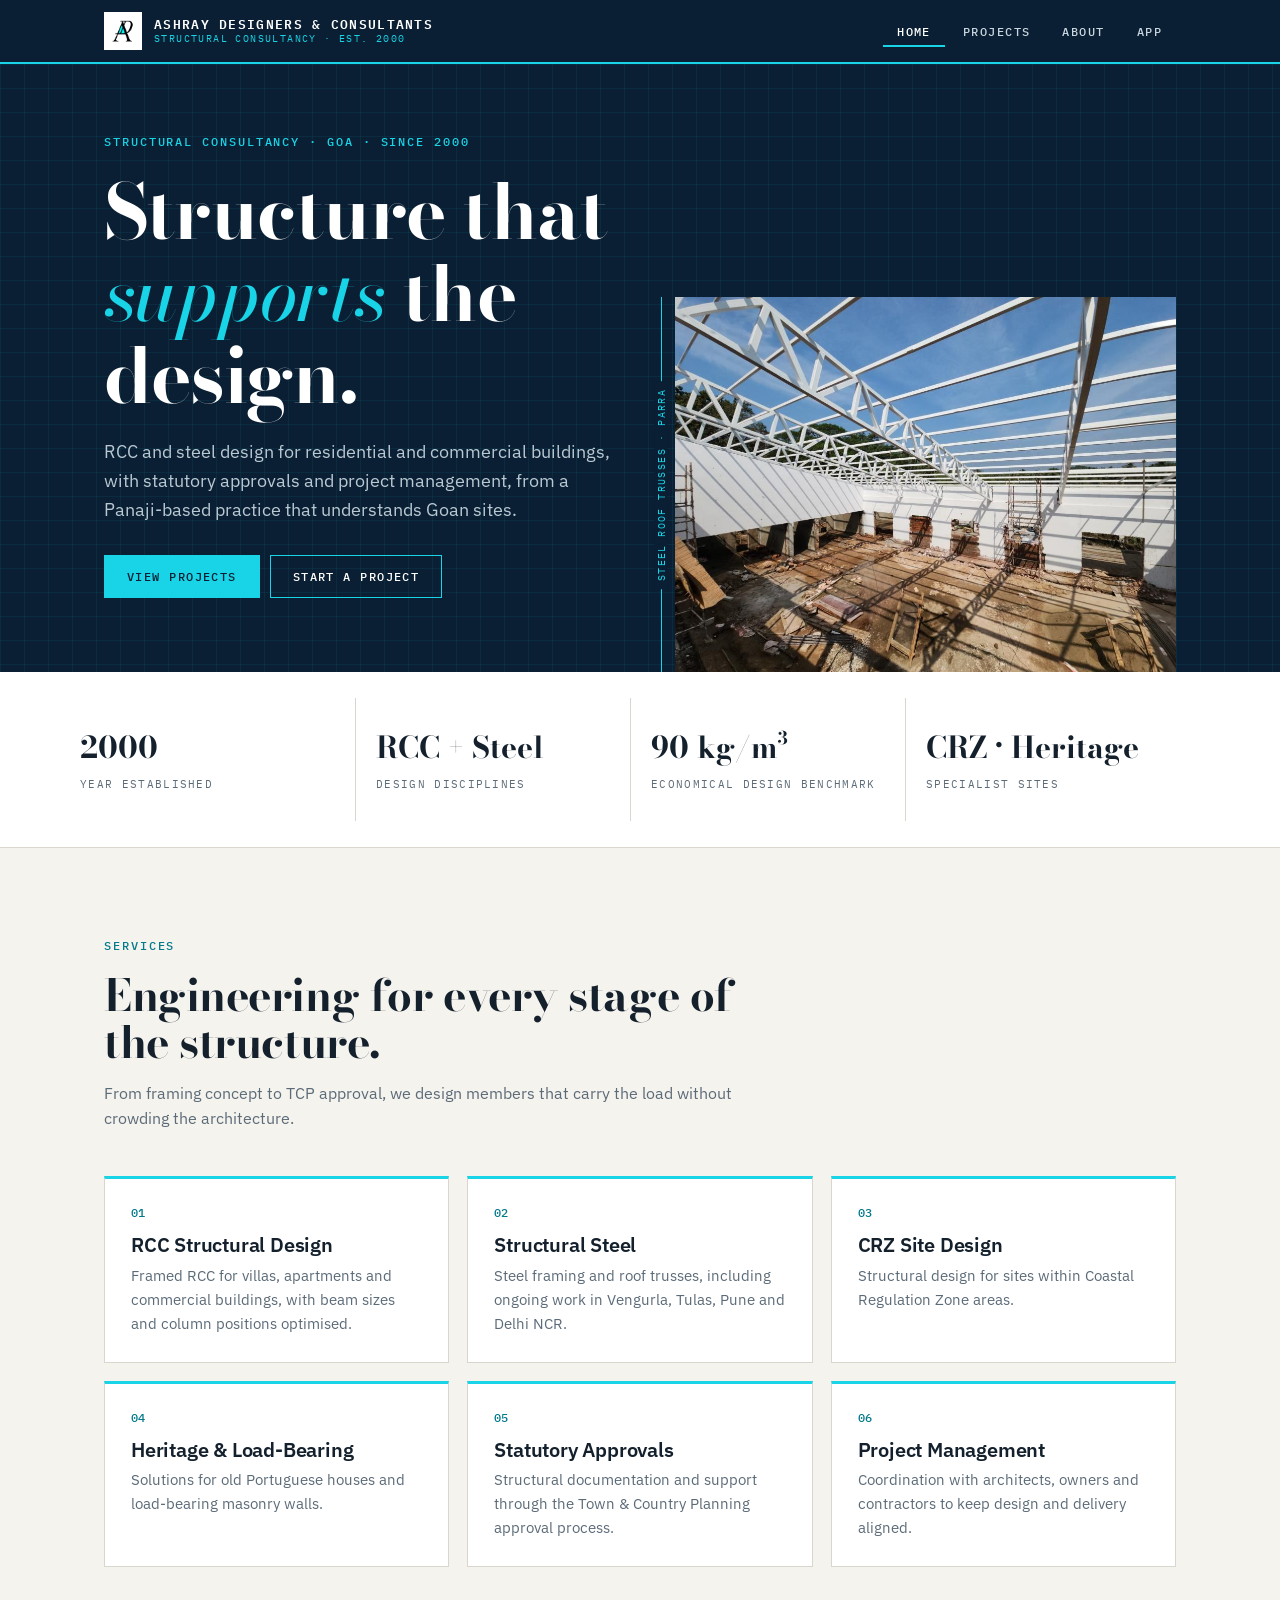
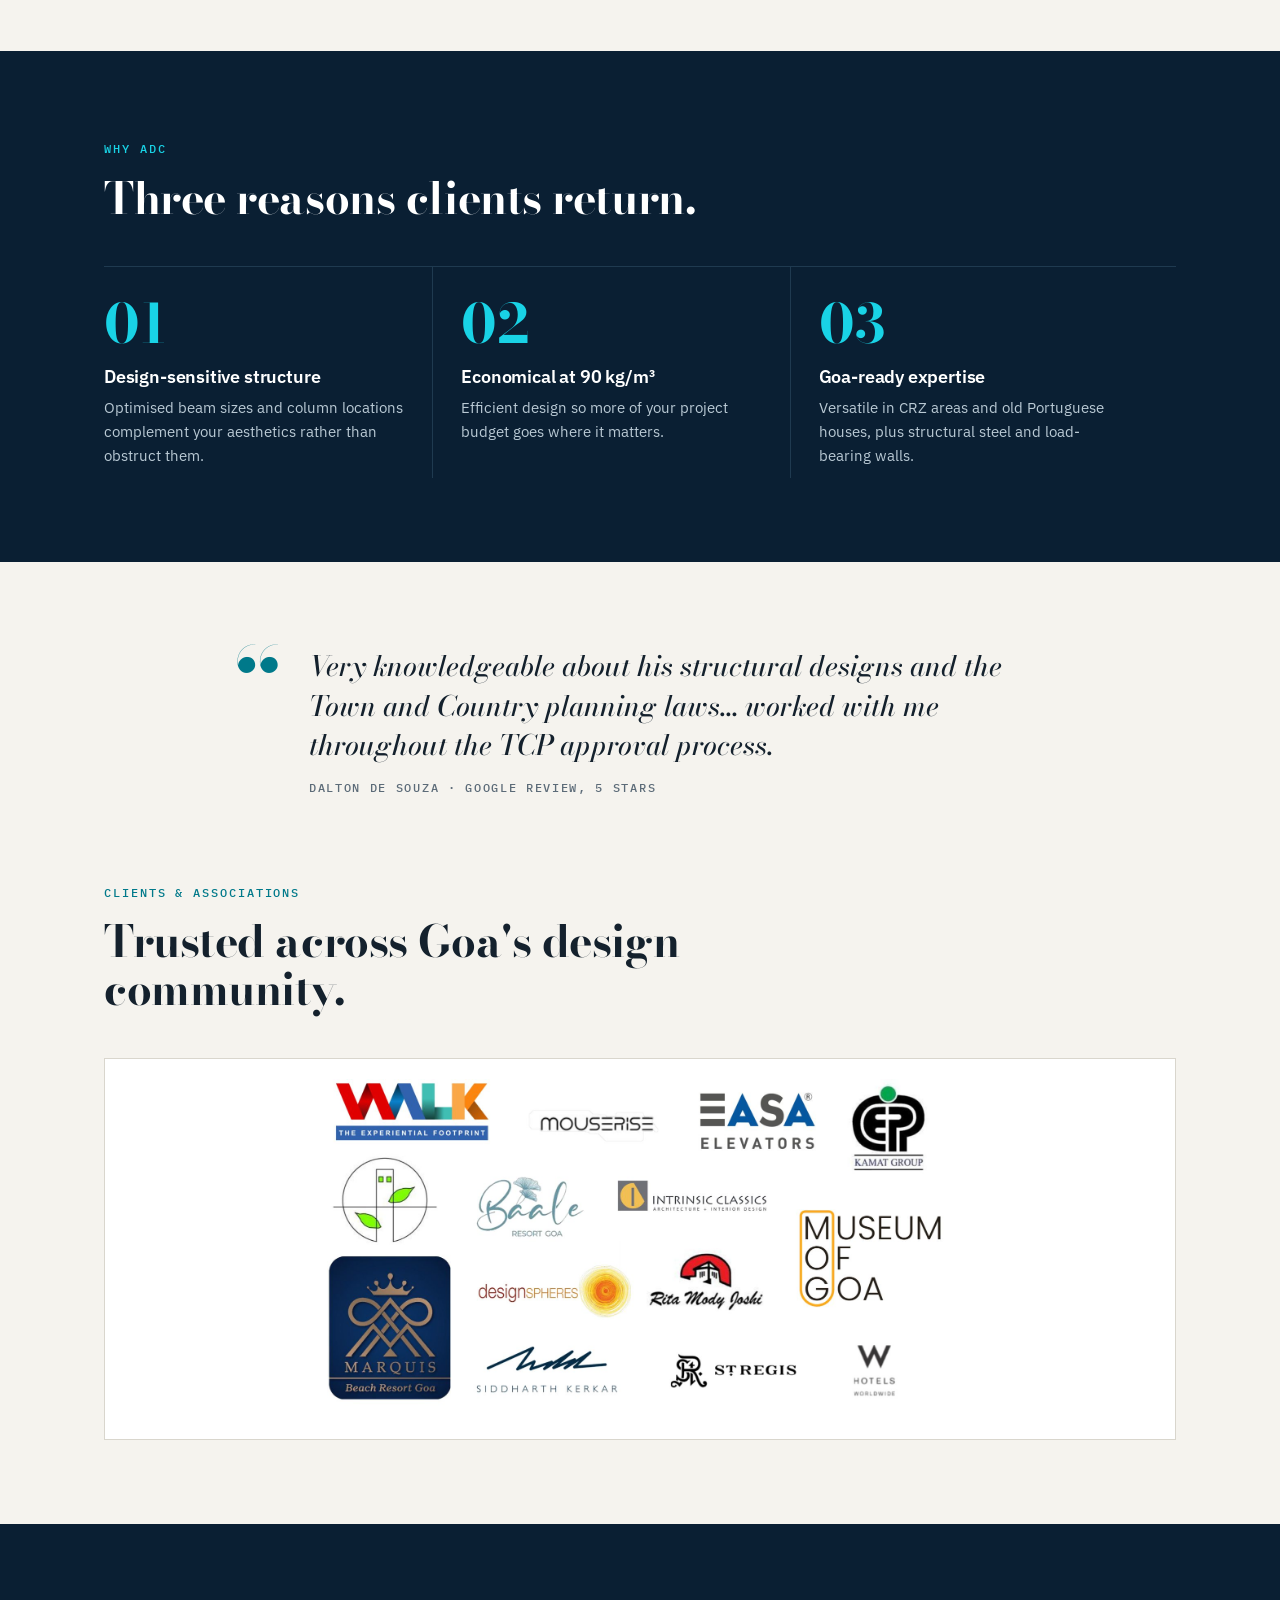
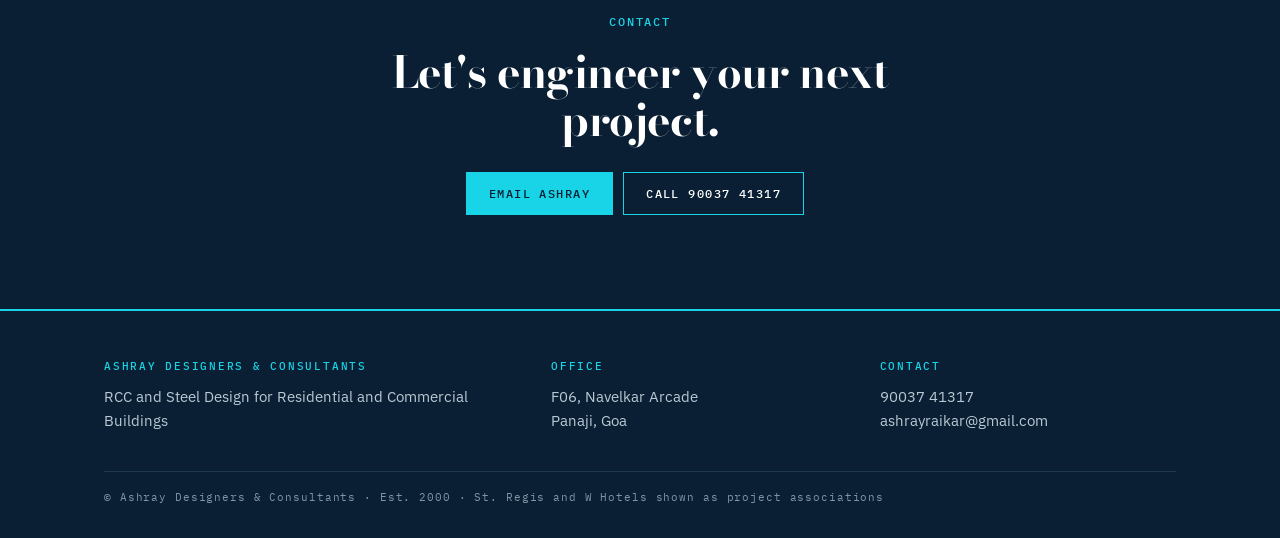
==== index.html @ 72b7c14a "Add files via upload" ====
<!DOCTYPE html>
<html lang="en"><head>
<meta charset="utf-8">
<meta name="viewport" content="width=device-width, initial-scale=1, viewport-fit=cover">
<title>Ashray Designers &amp; Consultants | Structural Engineers, Goa</title>
<meta name="description" content="RCC and steel structural design, statutory approvals and project management for residential and commercial buildings in Goa. Since 2000.">
<link rel="canonical" href="https://www.ashraydesignersandconsultants.com/">
<link rel="icon" href="assets/favicon.png" type="image/png">
<meta property="og:type" content="website"><meta property="og:title" content="Ashray Designers &amp; Consultants | Structural Engineers, Goa"><meta property="og:description" content="RCC and steel structural design, statutory approvals and project management for residential and commercial buildings in Goa. Since 2000."><meta property="og:url" content="https://www.ashraydesignersandconsultants.com/"><meta property="og:image" content="https://www.ashraydesignersandconsultants.com/images/og-share.jpg">
<link rel="preconnect" href="https://fonts.googleapis.com"><link rel="preconnect" href="https://fonts.gstatic.com" crossorigin>
<link href="https://fonts.googleapis.com/css2?family=Bodoni+Moda:opsz,wght@6..96,500;6..96,700&family=IBM+Plex+Sans:wght@400;500;600&family=IBM+Plex+Mono:wght@400;500&display=swap" rel="stylesheet">
<link rel="stylesheet" href="assets/css/style.css">
</head><body>
<nav><div class="w"><a class="brand" href="index.html"><i><img src="assets/logo.png" alt="ADC logo"></i><b>Ashray Designers &amp; Consultants<small>Structural Consultancy · Est. 2000</small></b></a>
<ul><li><a class="t on" href="index.html">Home</a></li><li><a class="t" href="projects.html">Projects</a></li><li><a class="t" href="about.html">About</a></li><li><a class="t" href="app.html">App</a></li></ul></div></nav>
<main>
<header class="hero grid"><div class="w"><div style="padding-bottom:64px"><span class="k">Structural consultancy · Goa · Since 2000</span>
<h1>Structure that <em>supports</em> the design.</h1>
<p>RCC and steel design for residential and commercial buildings, with statutory approvals and project management, from a Panaji-based practice that understands Goan sites.</p>
<a class="btn" href="projects.html">View projects</a><a class="btn o" href="#contact">Start a project</a></div>
<div class="fig"><img src="images/hero-parra-steel-trusses.jpg" alt="Steel roof trusses at the Museum, Parra"><span>STEEL ROOF TRUSSES · PARRA</span></div></div></header>
<div class="stats"><div class="w"><div><b>2000</b><span>Year established</span></div><div><b>RCC + Steel</b><span>Design disciplines</span></div><div><b>90 kg/m³</b><span>Economical design benchmark</span></div><div><b>CRZ · Heritage</b><span>Specialist sites</span></div></div></div>

<section class="b"><div class="w"><div class="head"><span class="k">Services</span><h2>Engineering for every stage of the structure.</h2><p>From framing concept to TCP approval, we design members that carry the load without crowding the architecture.</p></div>
<div class="cards">
<div class="card"><span class="n">01</span><h3>RCC Structural Design</h3><p>Framed RCC for villas, apartments and commercial buildings, with beam sizes and column positions optimised.</p></div>
<div class="card"><span class="n">02</span><h3>Structural Steel</h3><p>Steel framing and roof trusses, including ongoing work in Vengurla, Tulas, Pune and Delhi NCR.</p></div>
<div class="card"><span class="n">03</span><h3>CRZ Site Design</h3><p>Structural design for sites within Coastal Regulation Zone areas.</p></div>
<div class="card"><span class="n">04</span><h3>Heritage &amp; Load-Bearing</h3><p>Solutions for old Portuguese houses and load-bearing masonry walls.</p></div>
<div class="card"><span class="n">05</span><h3>Statutory Approvals</h3><p>Structural documentation and support through the Town &amp; Country Planning approval process.</p></div>
<div class="card"><span class="n">06</span><h3>Project Management</h3><p>Coordination with architects, owners and contractors to keep design and delivery aligned.</p></div></div></div></section>

<section class="b dark grid"><div class="w"><div class="head"><span class="k">Why ADC</span><h2>Three reasons clients return.</h2></div>
<div class="why"><div><b>01</b><h3>Design-sensitive structure</h3><p>Optimised beam sizes and column locations complement your aesthetics rather than obstruct them.</p></div>
<div><b>02</b><h3>Economical at 90 kg/m³</h3><p>Efficient design so more of your project budget goes where it matters.</p></div>
<div><b>03</b><h3>Goa-ready expertise</h3><p>Versatile in CRZ areas and old Portuguese houses, plus structural steel and load-bearing walls.</p></div></div></div></section>

<section class="b"><div class="w q"><i>“</i><div><blockquote>Very knowledgeable about his structural designs and the Town and Country planning laws… worked with me throughout the TCP approval process.</blockquote><cite>Dalton De Souza · Google review, 5 stars</cite></div></div></section>
<section class="b" style="padding-top:0"><div class="w"><div class="head"><span class="k">Clients &amp; associations</span><h2>Trusted across Goa's design community.</h2></div><div class="logos"><img src="images/clients.jpg" alt="Client and association logos"></div></div></section>
<section class="b dark grid cta" id="contact"><div class="w"><span class="k">Contact</span><h2>Let's engineer your next project.</h2>
<a class="btn" href="mailto:ashrayraikar@gmail.com">Email Ashray</a><a class="btn o" href="tel:+919003741317">Call 90037 41317</a></div></section>
</main>
<footer><div class="w"><div><h4>Ashray Designers &amp; Consultants</h4><p>RCC and Steel Design for Residential and Commercial Buildings</p></div>
<div><h4>Office</h4><p>F06, Navelkar Arcade<br>Panaji, Goa</p></div><div><h4>Contact</h4><p>90037 41317<br><a href="mailto:ashrayraikar@gmail.com">ashrayraikar@gmail.com</a></p></div>
<div class="fine">© Ashray Designers &amp; Consultants · Est. 2000 · St. Regis and W Hotels shown as project associations</div></div></footer>
<script src="assets/js/main.js"></script>
</body></html>
---- assets/css/style.css ----
:root{--bg:#f5f3ee;--paper:#fff;--ink:#14212d;--mute:#5c6b78;--line:#d9d6cd;--navy:#0a1f33;--cyan:#19d3e6;--teal:#00798a;--tint:#e9eef0;
--d:'Bodoni Moda','Didot','Times New Roman',serif;--s:'IBM Plex Sans','Segoe UI',Arial,sans-serif;--m:'IBM Plex Mono',ui-monospace,Menlo,monospace;
box-sizing:border-box;padding-top:env(safe-area-inset-top,0px);padding-bottom:env(safe-area-inset-bottom,0px)}
@media(prefers-color-scheme:dark){:root:not([data-theme="light"]){--bg:#0b1722;--paper:#10202e;--ink:#e8eef2;--mute:#9fb1be;--line:#22384a;--tint:#142a3b;--teal:#3fd9ea}}
:root[data-theme="dark"]{--bg:#0b1722;--paper:#10202e;--ink:#e8eef2;--mute:#9fb1be;--line:#22384a;--tint:#142a3b;--teal:#3fd9ea}
*,*:before,*:after{box-sizing:inherit}html{scroll-padding-top:calc(env(safe-area-inset-top,0px) + 70px);scroll-behavior:smooth}
body{margin:0;background:var(--bg);color:var(--ink);font:400 16px/1.6 var(--s)}
img{max-width:100%;display:block}a{color:inherit}
.w{max-width:1120px;margin:0 auto;padding:0 24px}
.k{font:500 12px/1 var(--m);letter-spacing:.16em;text-transform:uppercase;color:var(--teal)}
h1,h2,h3{font-family:var(--d);font-weight:700;line-height:1.08;margin:0;letter-spacing:-.01em}
h2{font-size:clamp(30px,4vw,44px)}h3{font-size:22px}
nav{position:sticky;top:env(safe-area-inset-top,0px);z-index:9;background:var(--navy);border-bottom:2px solid var(--cyan)}
nav .w{display:flex;align-items:center;justify-content:space-between;height:62px;gap:12px}
.brand{display:flex;align-items:center;gap:12px;text-decoration:none;color:#fff}
.brand i{background:#fff;width:38px;height:38px;display:grid;place-items:center}.brand img{width:32px}
.brand b{font:600 13px/1.2 var(--m);letter-spacing:.1em;text-transform:uppercase}.brand small{display:block;font:400 10px var(--m);letter-spacing:.14em;color:var(--cyan)}
nav ul{display:flex;gap:4px;list-style:none;margin:0;padding:0}
nav a.t{display:block;padding:8px 14px;color:#c9d6df;text-decoration:none;font:500 12px var(--m);letter-spacing:.12em;text-transform:uppercase}
nav a.t.on,nav a.t:hover{color:#fff;box-shadow:inset 0 -2px var(--cyan)}
.grid{background-image:linear-gradient(rgba(25,211,230,.07) 1px,transparent 1px),linear-gradient(90deg,rgba(25,211,230,.07) 1px,transparent 1px);background-size:24px 24px}
.hero{background-color:var(--navy);color:#fff;padding:72px 0 0;overflow:hidden}
.hero .w{display:grid;grid-template-columns:1.05fr 1fr;gap:44px;align-items:end}
.hero .k{color:var(--cyan);display:block;margin-bottom:22px}
.hero h1{font-size:clamp(40px,6vw,76px)}.hero h1 em{font-style:italic;font-weight:500;color:var(--cyan)}
.hero p{color:#b9c9d4;font-size:18px;max-width:30em;margin:22px 0 30px}
.btn{display:inline-block;padding:13px 22px;font:500 12px var(--m);letter-spacing:.12em;text-transform:uppercase;text-decoration:none;border:1px solid var(--cyan);color:var(--navy);background:var(--cyan);margin:0 10px 10px 0;transition:.2s}
.btn.o{background:transparent;color:#fff}.btn:hover{transform:translateY(-2px)}
.fig{position:relative;margin-bottom:-1px}.fig img{aspect-ratio:4/3;object-fit:cover;width:100%}
.fig:before{content:"";position:absolute;left:-14px;top:0;bottom:0;border-left:1px solid var(--cyan)}
.fig span{position:absolute;left:-14px;top:50%;transform:translate(-50%,-50%) rotate(-90deg);background:var(--navy);padding:0 8px;font:400 10px var(--m);letter-spacing:.14em;color:var(--cyan);white-space:nowrap}
.stats{background:var(--paper);border-bottom:1px solid var(--line)}
.stats .w{display:grid;grid-template-columns:repeat(4,1fr)}
.stats div{padding:26px 20px;border-left:1px solid var(--line)}.stats div:first-child{border:0;padding-left:0}
.stats b{display:block;font:700 30px var(--d);color:var(--ink)}.stats span{font:400 11px var(--m);letter-spacing:.12em;text-transform:uppercase;color:var(--mute)}
section.b{padding:84px 0}.head{max-width:640px;margin-bottom:44px}.head h2{margin:14px 0}.head p{color:var(--mute);margin:0}
.cards{display:grid;grid-template-columns:repeat(3,1fr);gap:18px}
.card{background:var(--paper);border:1px solid var(--line);border-top:3px solid var(--cyan);padding:26px}
.card .n{font:500 12px var(--m);color:var(--teal);margin-bottom:14px;display:block}.card h3{font-size:20px;margin-bottom:8px;font-family:var(--s);font-weight:600}.card p{margin:0;color:var(--mute);font-size:15px}
.dark{background:var(--navy);color:#fff}.dark .head p{color:#b9c9d4}.dark .k{color:var(--cyan)}
.why{display:grid;grid-template-columns:repeat(3,1fr);gap:0;border-top:1px solid #1f3a50}
.why div{padding:30px 28px 10px 0;border-right:1px solid #1f3a50;margin-right:28px}.why div:last-child{border:0}
.why b{font:700 54px/1 var(--d);color:var(--cyan)}.why h3{font:600 18px var(--s);margin:14px 0 8px}.why p{color:#b9c9d4;margin:0;font-size:15px}
.q{display:grid;grid-template-columns:auto 1fr;gap:28px;align-items:start;max-width:860px}
.q blockquote{margin:0;font:italic 500 clamp(21px,2.6vw,28px)/1.4 var(--d)}.q cite{display:block;margin-top:16px;font:500 12px var(--m);letter-spacing:.14em;text-transform:uppercase;color:var(--mute);font-style:normal}
.q i{font:700 90px/.8 var(--d);color:var(--teal)}
.logos{background:#fff;padding:20px;border:1px solid var(--line)}.logos img{margin:auto;max-height:340px}
.cta{text-align:center}.cta h2{max-width:14em;margin:16px auto 28px}
.cta .btn{color:var(--navy)}.cta .btn.o{color:#fff}
.flt{display:flex;flex-wrap:wrap;gap:8px;margin-bottom:28px}
.flt button{font:500 12px var(--m);letter-spacing:.1em;text-transform:uppercase;padding:10px 16px;border:1px solid var(--line);background:var(--paper);color:var(--ink);cursor:pointer}
.flt button.on{background:var(--navy);color:#fff;border-color:var(--navy)}
.pj{display:grid;grid-template-columns:repeat(3,1fr);gap:20px}
.pj a{background:var(--paper);border:1px solid var(--line);text-decoration:none;overflow:hidden;transition:.25s}.pj a:hover{transform:translateY(-4px);box-shadow:0 12px 30px rgba(10,31,51,.15)}
.pj img{aspect-ratio:3/2;object-fit:cover;width:100%;transition:.4s}.pj a:hover img{transform:scale(1.04)}.pj div{padding:16px 18px;border-top:2px solid var(--cyan);position:relative}
.pj h3{font:600 17px var(--s)}.pj small{font:400 11px var(--m);letter-spacing:.1em;text-transform:uppercase;color:var(--mute)}
.pj a.h{display:none}
.on-list{display:grid;grid-template-columns:repeat(2,1fr);gap:18px;margin-top:20px}.on-list div{border-left:2px solid var(--cyan);padding:4px 0 4px 16px;color:#d3dee6}.on-list b{display:block;font:500 11px var(--m);letter-spacing:.14em;text-transform:uppercase;color:var(--cyan);margin-bottom:4px}
.about{display:grid;grid-template-columns:1fr 1.2fr;gap:56px}
.tbl{width:100%;border-collapse:collapse;font-size:15px}.tbl th,.tbl td{padding:14px 0;border-bottom:1px solid var(--line);text-align:left;vertical-align:top}.tbl th{width:38%;font:500 11px var(--m);letter-spacing:.12em;text-transform:uppercase;color:var(--mute)}
.tags{display:flex;flex-wrap:wrap;gap:10px;margin-top:14px}.tags span{border:1px solid var(--teal);color:var(--teal);padding:7px 14px;font:500 13px var(--m)}
.app{background:var(--paper);border:1px solid var(--line);min-height:520px;display:grid;place-items:center;text-align:center;padding:36px}
.app iframe{width:100%;height:640px;border:0}.app p{max-width:30em;color:var(--mute)}
footer{background:var(--navy);color:#b9c9d4;padding:48px 0 34px;border-top:2px solid var(--cyan)}
footer .w{display:grid;grid-template-columns:1.4fr 1fr 1fr;gap:32px}footer h4{font:500 11px var(--m);letter-spacing:.16em;text-transform:uppercase;color:var(--cyan);margin:0 0 12px}footer p{margin:0 0 6px;font-size:15px}footer a{text-decoration:none}
.fine{grid-column:1/-1;border-top:1px solid #1f3a50;padding-top:18px;font:400 11px var(--m);letter-spacing:.08em;color:#7f95a5}
@media(max-width:860px){.hero .w,.about,footer .w{grid-template-columns:1fr}.cards,.pj,.why{grid-template-columns:1fr 1fr}.stats .w{grid-template-columns:1fr 1fr}.fig{margin-left:14px}.brand small{display:none}}
@media(max-width:560px){.cards,.pj,.why,.on-list{grid-template-columns:1fr}.why div{border:0;margin:0}nav a.t{padding:8px 8px;font-size:11px}.brand b{display:none}.stats div:nth-child(3){border-left:0;padding-left:0}}
@media(prefers-reduced-motion:reduce){*{transition:none!important;scroll-behavior:auto}}
.app iframe{width:100%;height:min(78vh,720px);border:0}.app{display:block;padding:0;min-height:0}.app-note{padding:14px 18px;font:400 12px var(--m);letter-spacing:.06em;color:var(--mute);border-top:1px solid var(--line);display:flex;justify-content:space-between;gap:12px;flex-wrap:wrap}.app-note a{color:var(--teal)}
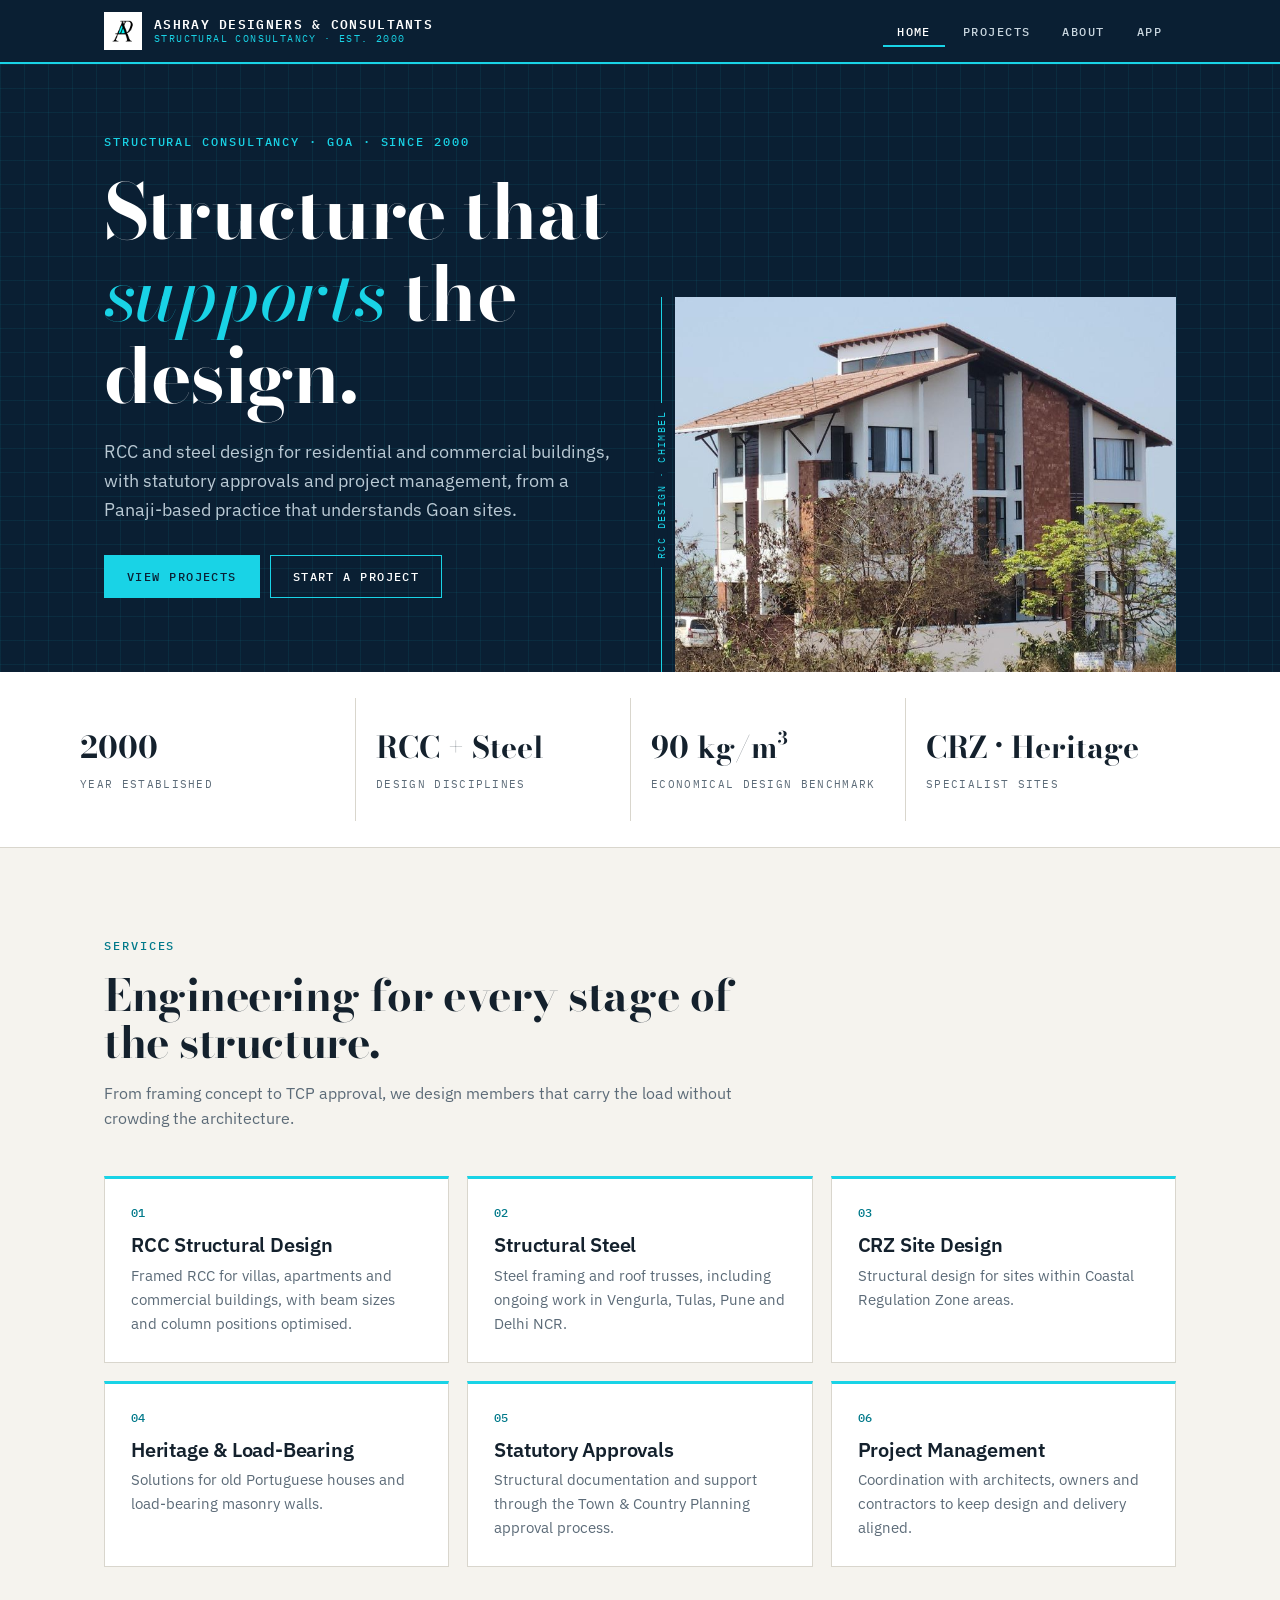
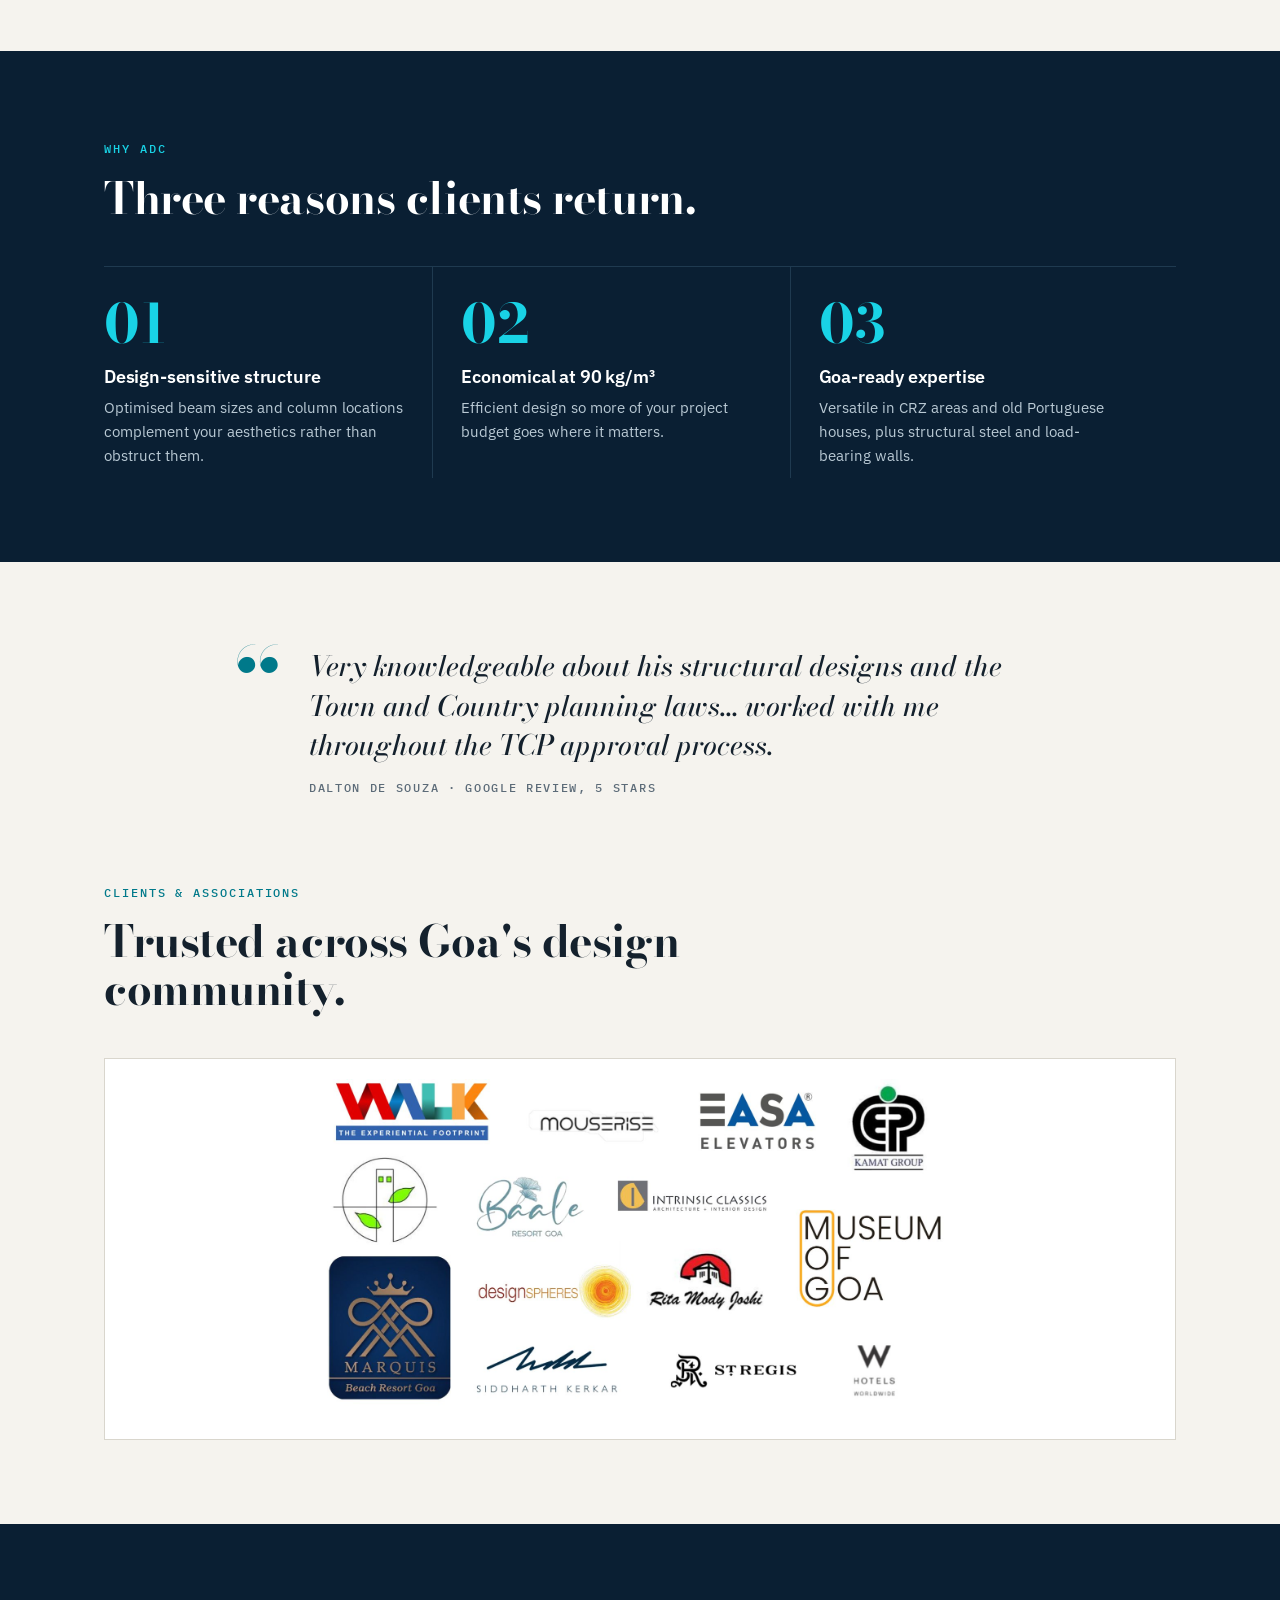
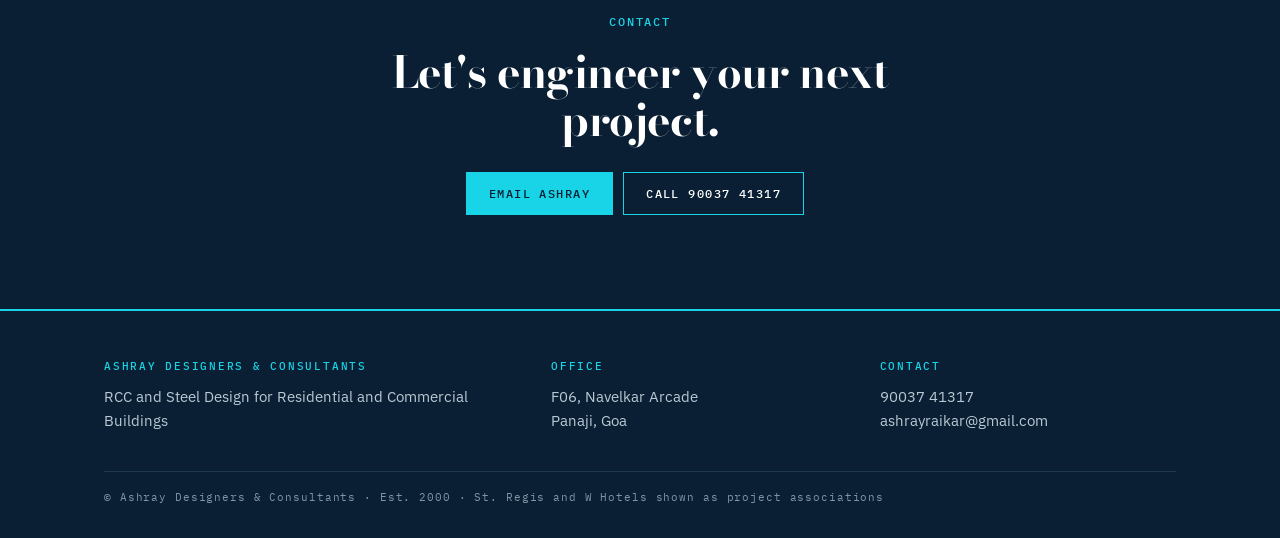
==== commit db0be936: "Update hero section image and description Replaced image of steel roof trusses with RCC design for V" ====
--- a/index.html
+++ b/index.html
@@ -18,7 +18,7 @@
 <h1>Structure that <em>supports</em> the design.</h1>
 <p>RCC and steel design for residential and commercial buildings, with statutory approvals and project management, from a Panaji-based practice that understands Goan sites.</p>
 <a class="btn" href="projects.html">View projects</a><a class="btn o" href="#contact">Start a project</a></div>
-<div class="fig"><img src="images/hero-parra-steel-trusses.jpg" alt="Steel roof trusses at the Museum, Parra"><span>STEEL ROOF TRUSSES · PARRA</span></div></div></header>
+<div class="fig"><img src="images/villa-chimbel.jpg" alt="RCC design for Villa, Chimbel"><span>RCC DESIGN · CHIMBEL</span></div></div></header>
 <div class="stats"><div class="w"><div><b>2000</b><span>Year established</span></div><div><b>RCC + Steel</b><span>Design disciplines</span></div><div><b>90 kg/m³</b><span>Economical design benchmark</span></div><div><b>CRZ · Heritage</b><span>Specialist sites</span></div></div></div>
 
 <section class="b"><div class="w"><div class="head"><span class="k">Services</span><h2>Engineering for every stage of the structure.</h2><p>From framing concept to TCP approval, we design members that carry the load without crowding the architecture.</p></div>
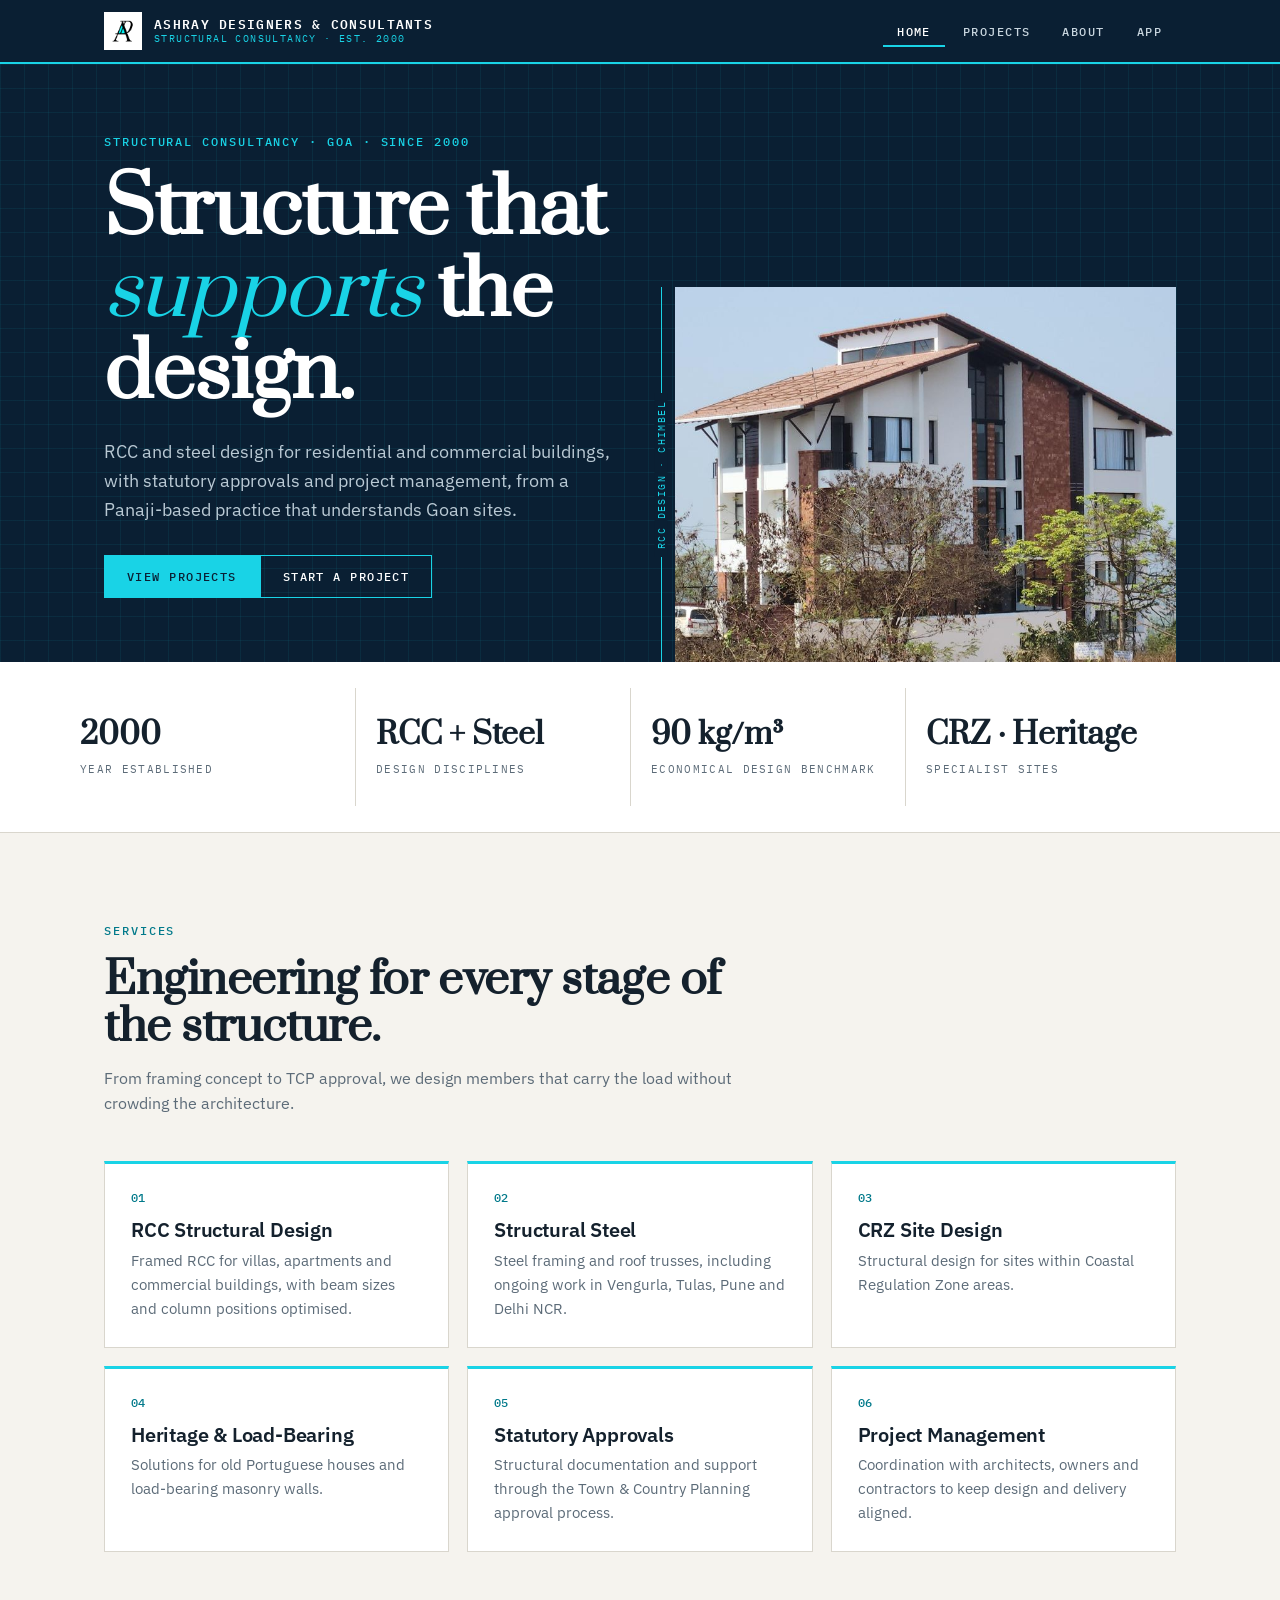
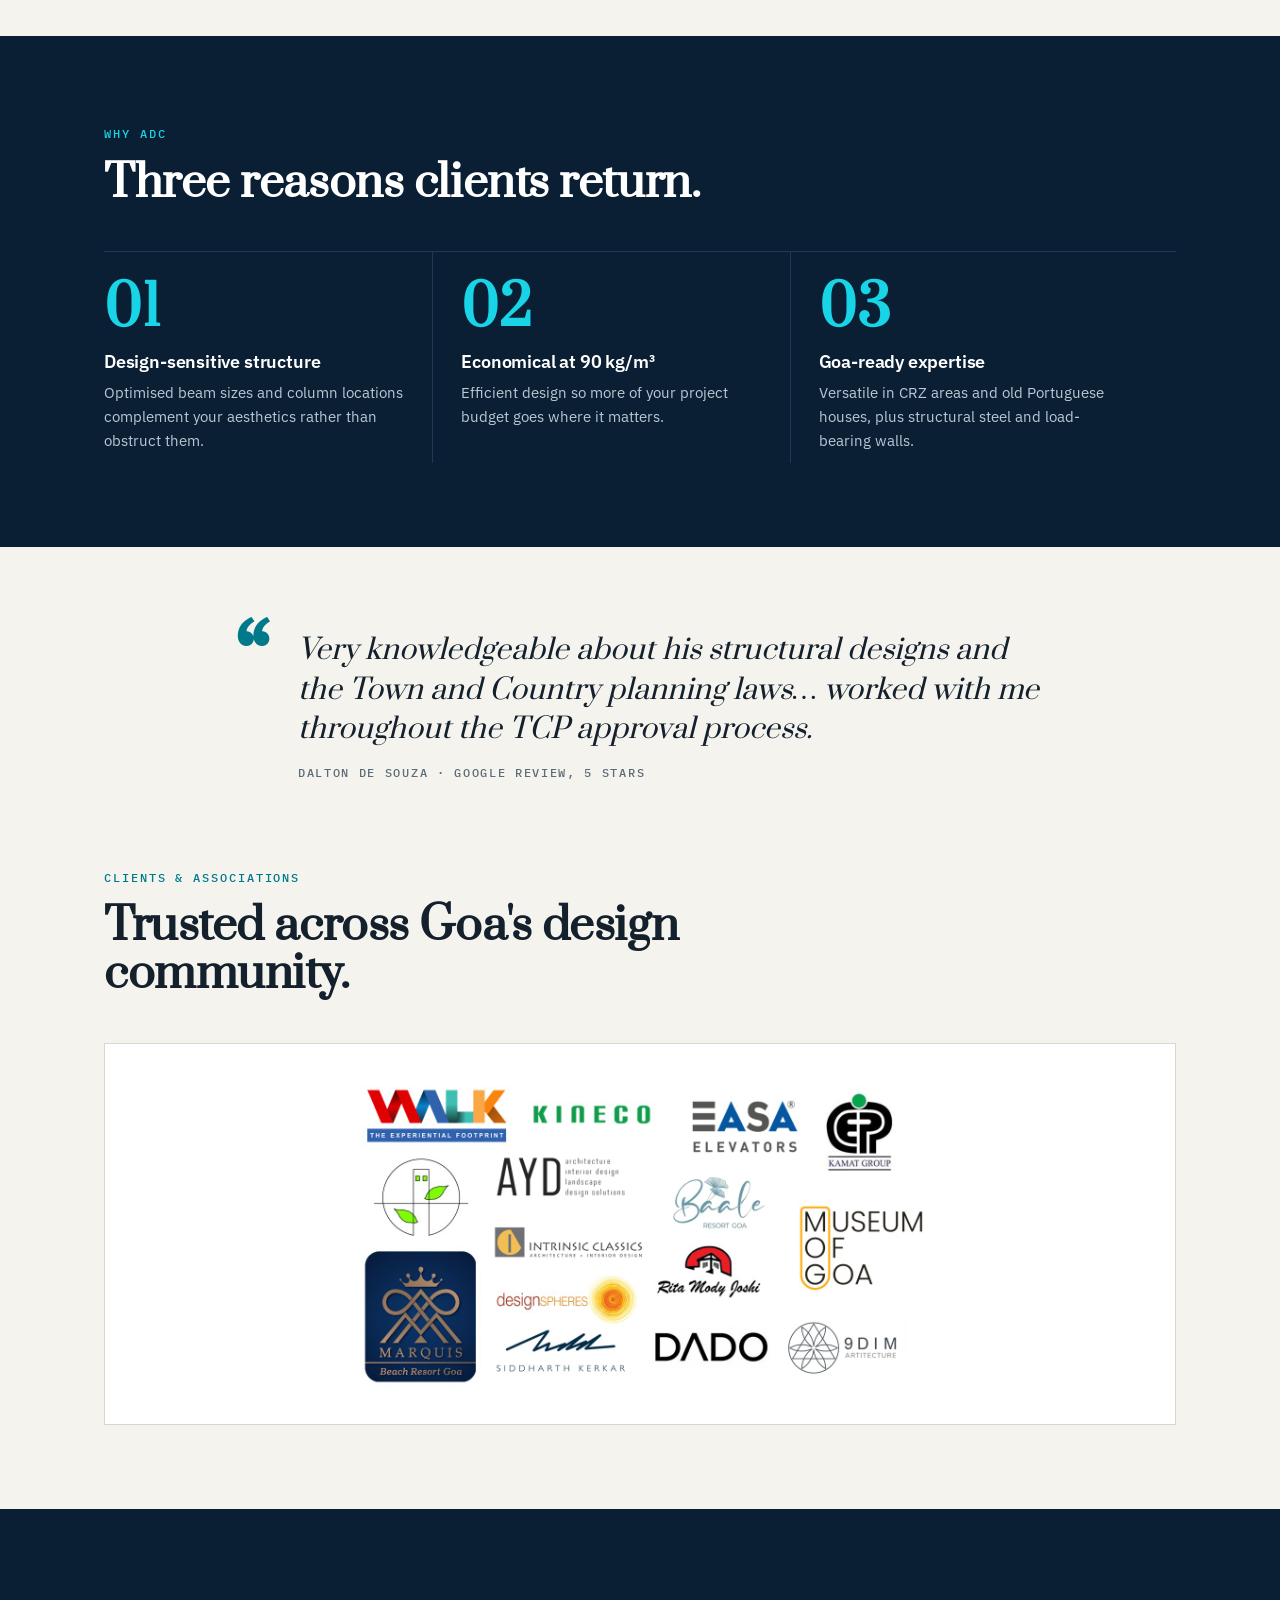
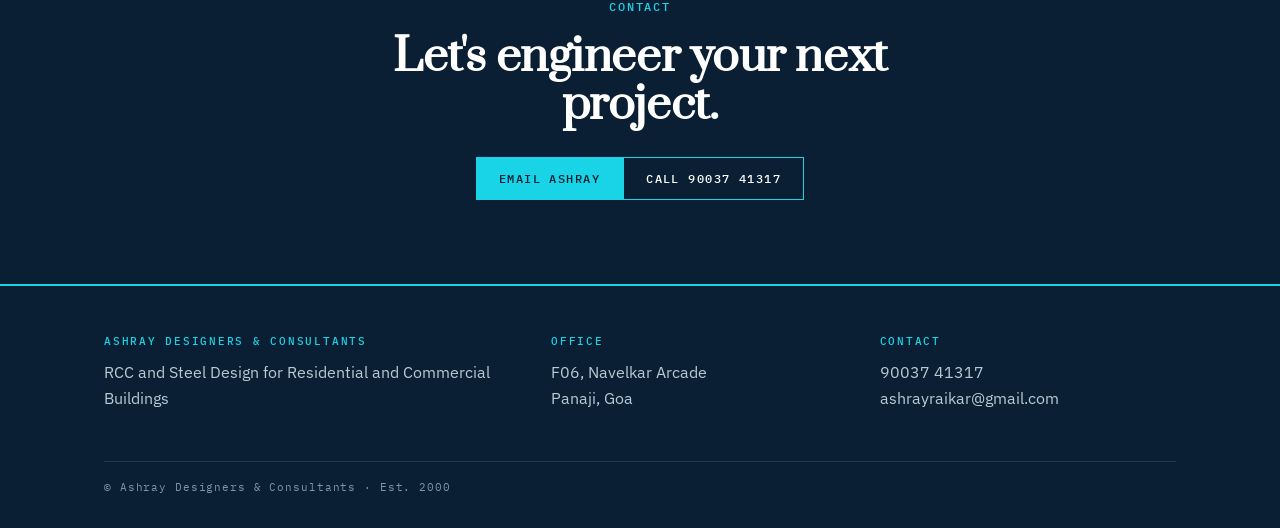
==== commit 1c20c411: "Update index.html" ====
--- a/index.html
+++ b/index.html
@@ -42,6 +42,6 @@
 </main>
 <footer><div class="w"><div><h4>Ashray Designers &amp; Consultants</h4><p>RCC and Steel Design for Residential and Commercial Buildings</p></div>
 <div><h4>Office</h4><p>F06, Navelkar Arcade<br>Panaji, Goa</p></div><div><h4>Contact</h4><p>90037 41317<br><a href="mailto:ashrayraikar@gmail.com">ashrayraikar@gmail.com</a></p></div>
-<div class="fine">© Ashray Designers &amp; Consultants · Est. 2000 · St. Regis and W Hotels shown as project associations</div></div></footer>
+<div class="fine">© Ashray Designers &amp; Consultants · Est. 2000 </div></div></footer>
 <script src="assets/js/main.js"></script>
 </body></html>
--- a/assets/css/style.css
+++ b/assets/css/style.css
@@ -1,5 +1,6 @@
+@import url('https://fonts.googleapis.com/css2?family=Prata&display=swap');
 :root{--bg:#f5f3ee;--paper:#fff;--ink:#14212d;--mute:#5c6b78;--line:#d9d6cd;--navy:#0a1f33;--cyan:#19d3e6;--teal:#00798a;--tint:#e9eef0;
---d:'Bodoni Moda','Didot','Times New Roman',serif;--s:'IBM Plex Sans','Segoe UI',Arial,sans-serif;--m:'IBM Plex Mono',ui-monospace,Menlo,monospace;
+--d:'Prata','Georgia','Times New Roman',serif;--s:'IBM Plex Sans','Segoe UI',Arial,sans-serif;--m:'IBM Plex Mono',ui-monospace,Menlo,monospace;
 box-sizing:border-box;padding-top:env(safe-area-inset-top,0px);padding-bottom:env(safe-area-inset-bottom,0px)}
 @media(prefers-color-scheme:dark){:root:not([data-theme="light"]){--bg:#0b1722;--paper:#10202e;--ink:#e8eef2;--mute:#9fb1be;--line:#22384a;--tint:#142a3b;--teal:#3fd9ea}}
 :root[data-theme="dark"]{--bg:#0b1722;--paper:#10202e;--ink:#e8eef2;--mute:#9fb1be;--line:#22384a;--tint:#142a3b;--teal:#3fd9ea}
@@ -24,7 +25,7 @@
 .hero .k{color:var(--cyan);display:block;margin-bottom:22px}
 .hero h1{font-size:clamp(40px,6vw,76px)}.hero h1 em{font-style:italic;font-weight:500;color:var(--cyan)}
 .hero p{color:#b9c9d4;font-size:18px;max-width:30em;margin:22px 0 30px}
-.btn{display:inline-block;padding:13px 22px;font:500 12px var(--m);letter-spacing:.12em;text-transform:uppercase;text-decoration:none;border:1px solid var(--cyan);color:var(--navy);background:var(--cyan);margin:0 10px 10px 0;transition:.2s}
+.btn{display:inline-block;padding:13px 22px;font:500 12px var(--m);letter-spacing:.12em;text-transform:uppercase;text-decoration:none;border:1px solid var(--cyan);color:var(--navy);background:var(--cyan)}
 .btn.o{background:transparent;color:#fff}.btn:hover{transform:translateY(-2px)}
 .fig{position:relative;margin-bottom:-1px}.fig img{aspect-ratio:4/3;object-fit:cover;width:100%}
 .fig:before{content:"";position:absolute;left:-14px;top:0;bottom:0;border-left:1px solid var(--cyan)}
@@ -42,7 +43,7 @@
 .why div{padding:30px 28px 10px 0;border-right:1px solid #1f3a50;margin-right:28px}.why div:last-child{border:0}
 .why b{font:700 54px/1 var(--d);color:var(--cyan)}.why h3{font:600 18px var(--s);margin:14px 0 8px}.why p{color:#b9c9d4;margin:0;font-size:15px}
 .q{display:grid;grid-template-columns:auto 1fr;gap:28px;align-items:start;max-width:860px}
-.q blockquote{margin:0;font:italic 500 clamp(21px,2.6vw,28px)/1.4 var(--d)}.q cite{display:block;margin-top:16px;font:500 12px var(--m);letter-spacing:.14em;text-transform:uppercase;color:var(--mute);font-style:normal}
+.q blockquote{margin:0;font:italic 500 clamp(21px,2.6vw,28px)/1.4 var(--d)}.q cite{display:block;margin-top:16px;font:500 12px var(--m);letter-spacing:.14em;text-transform:uppercase;color:var(--mute)}
 .q i{font:700 90px/.8 var(--d);color:var(--teal)}
 .logos{background:#fff;padding:20px;border:1px solid var(--line)}.logos img{margin:auto;max-height:340px}
 .cta{text-align:center}.cta h2{max-width:14em;margin:16px auto 28px}
@@ -55,16 +56,16 @@
 .pj img{aspect-ratio:3/2;object-fit:cover;width:100%;transition:.4s}.pj a:hover img{transform:scale(1.04)}.pj div{padding:16px 18px;border-top:2px solid var(--cyan);position:relative}
 .pj h3{font:600 17px var(--s)}.pj small{font:400 11px var(--m);letter-spacing:.1em;text-transform:uppercase;color:var(--mute)}
 .pj a.h{display:none}
-.on-list{display:grid;grid-template-columns:repeat(2,1fr);gap:18px;margin-top:20px}.on-list div{border-left:2px solid var(--cyan);padding:4px 0 4px 16px;color:#d3dee6}.on-list b{display:block;font:500 11px var(--m);letter-spacing:.14em;text-transform:uppercase;color:var(--cyan);margin-bottom:4px}
+.on-list{display:grid;grid-template-columns:repeat(2,1fr);gap:18px;margin-top:20px}.on-list div{border-left:2px solid var(--cyan);padding:4px 0 4px 16px;color:#d3dee6}.on-list b{display:block;font:500 15px var(--s)}
 .about{display:grid;grid-template-columns:1fr 1.2fr;gap:56px}
-.tbl{width:100%;border-collapse:collapse;font-size:15px}.tbl th,.tbl td{padding:14px 0;border-bottom:1px solid var(--line);text-align:left;vertical-align:top}.tbl th{width:38%;font:500 11px var(--m);letter-spacing:.12em;text-transform:uppercase;color:var(--mute)}
+.tbl{width:100%;border-collapse:collapse;font-size:15px}.tbl th,.tbl td{padding:14px 0;border-bottom:1px solid var(--line);text-align:left;vertical-align:top}.tbl th{width:38%;font:500 11px var(--m);letter-spacing:.08em;color:var(--mute);text-transform:uppercase}
 .tags{display:flex;flex-wrap:wrap;gap:10px;margin-top:14px}.tags span{border:1px solid var(--teal);color:var(--teal);padding:7px 14px;font:500 13px var(--m)}
 .app{background:var(--paper);border:1px solid var(--line);min-height:520px;display:grid;place-items:center;text-align:center;padding:36px}
 .app iframe{width:100%;height:640px;border:0}.app p{max-width:30em;color:var(--mute)}
 footer{background:var(--navy);color:#b9c9d4;padding:48px 0 34px;border-top:2px solid var(--cyan)}
-footer .w{display:grid;grid-template-columns:1.4fr 1fr 1fr;gap:32px}footer h4{font:500 11px var(--m);letter-spacing:.16em;text-transform:uppercase;color:var(--cyan);margin:0 0 12px}footer p{margin:0 0 6px;font-size:15px}footer a{text-decoration:none}
+footer .w{display:grid;grid-template-columns:1.4fr 1fr 1fr;gap:32px}footer h4{font:500 11px var(--m);letter-spacing:.16em;text-transform:uppercase;color:var(--cyan);margin:0 0 12px}footer p{margin:0 0 18px}footer a{color:#b9c9d4;text-decoration:none}footer a:hover{text-decoration:underline}
 .fine{grid-column:1/-1;border-top:1px solid #1f3a50;padding-top:18px;font:400 11px var(--m);letter-spacing:.08em;color:#7f95a5}
 @media(max-width:860px){.hero .w,.about,footer .w{grid-template-columns:1fr}.cards,.pj,.why{grid-template-columns:1fr 1fr}.stats .w{grid-template-columns:1fr 1fr}.fig{margin-left:14px}.brand small{display:none}}
 @media(max-width:560px){.cards,.pj,.why,.on-list{grid-template-columns:1fr}.why div{border:0;margin:0}nav a.t{padding:8px 8px;font-size:11px}.brand b{display:none}.stats div:nth-child(3){border-left:0;padding-left:0}}
 @media(prefers-reduced-motion:reduce){*{transition:none!important;scroll-behavior:auto}}
-.app iframe{width:100%;height:min(78vh,720px);border:0}.app{display:block;padding:0;min-height:0}.app-note{padding:14px 18px;font:400 12px var(--m);letter-spacing:.06em;color:var(--mute);border-top:1px solid var(--line);display:flex;justify-content:space-between;gap:12px;flex-wrap:wrap}.app-note a{color:var(--teal)}
+.app iframe{width:100%;height:min(78vh,720px);border:0}.app{display:block;padding:0;min-height:0}.app-note{padding:14px 18px;font:400 12px var(--m);letter-spacing:.06em;color:var(--mute);border-top:1px solid var(--line)}
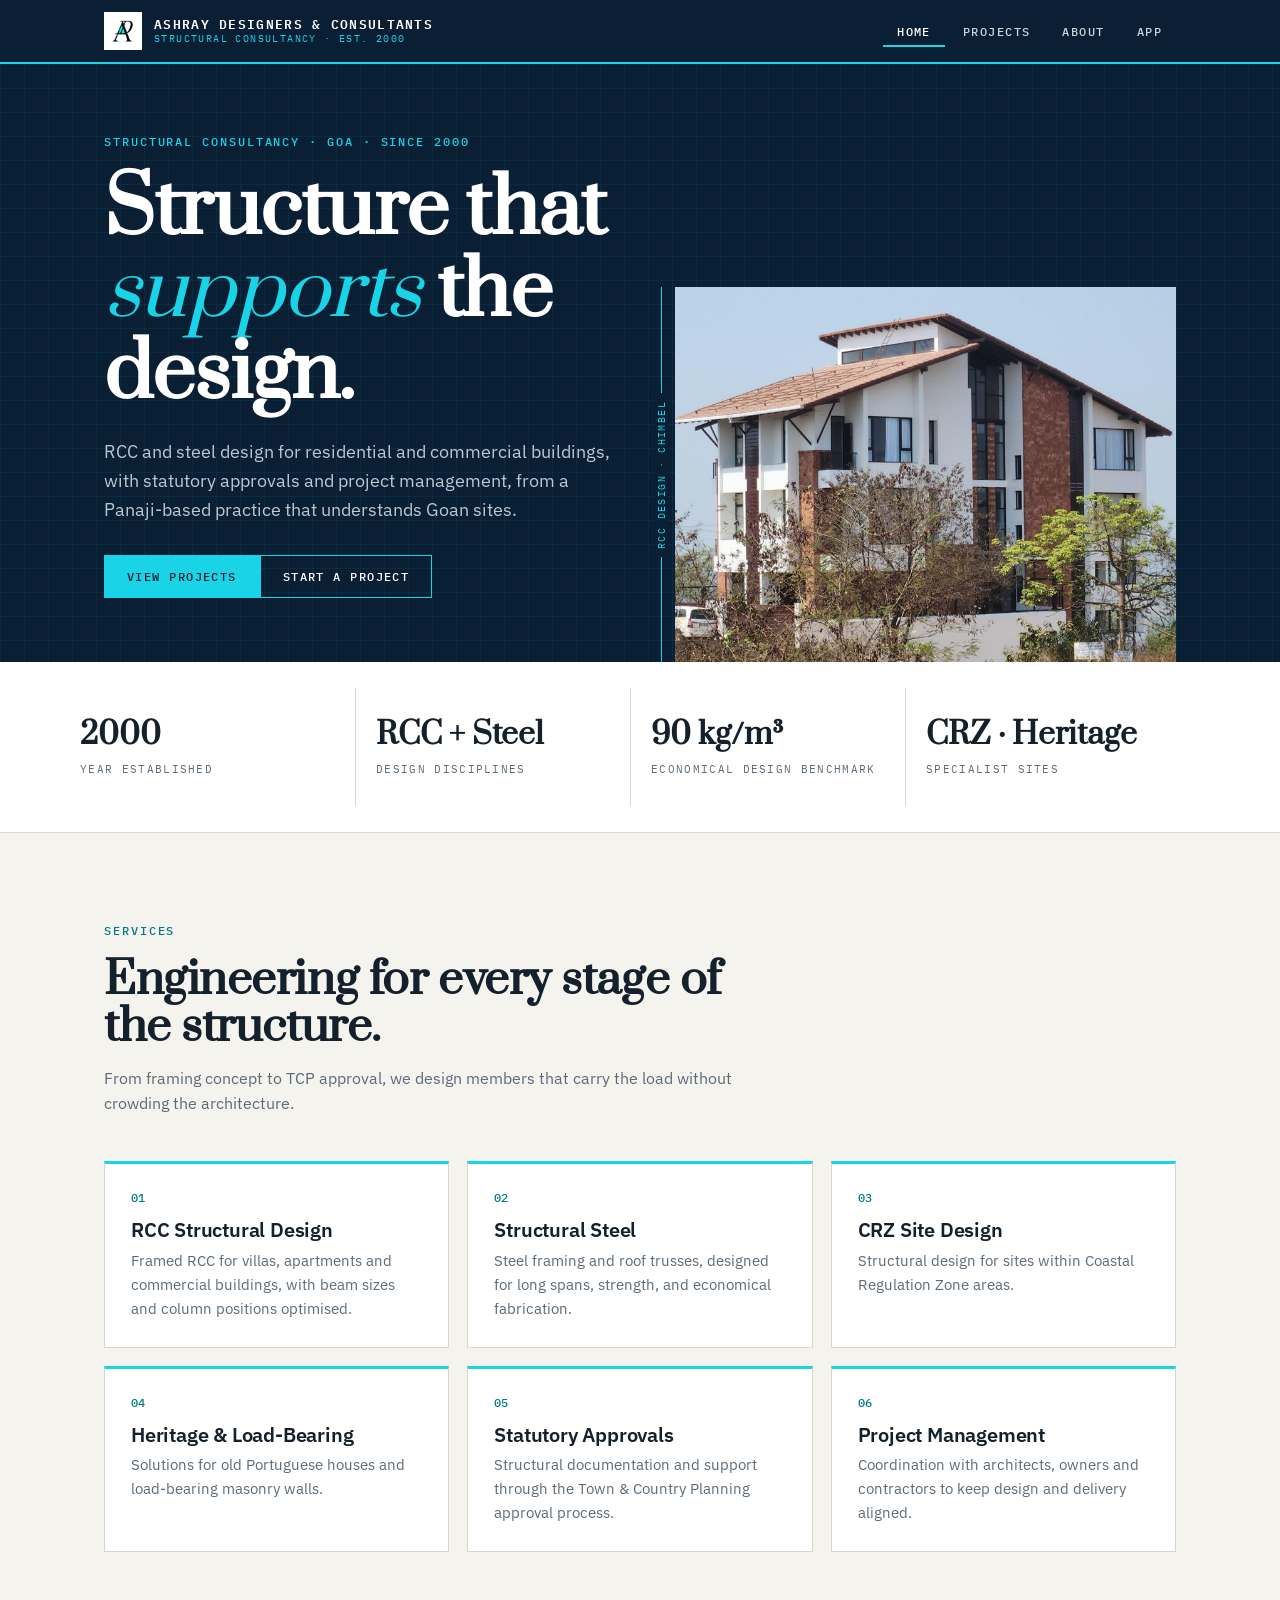
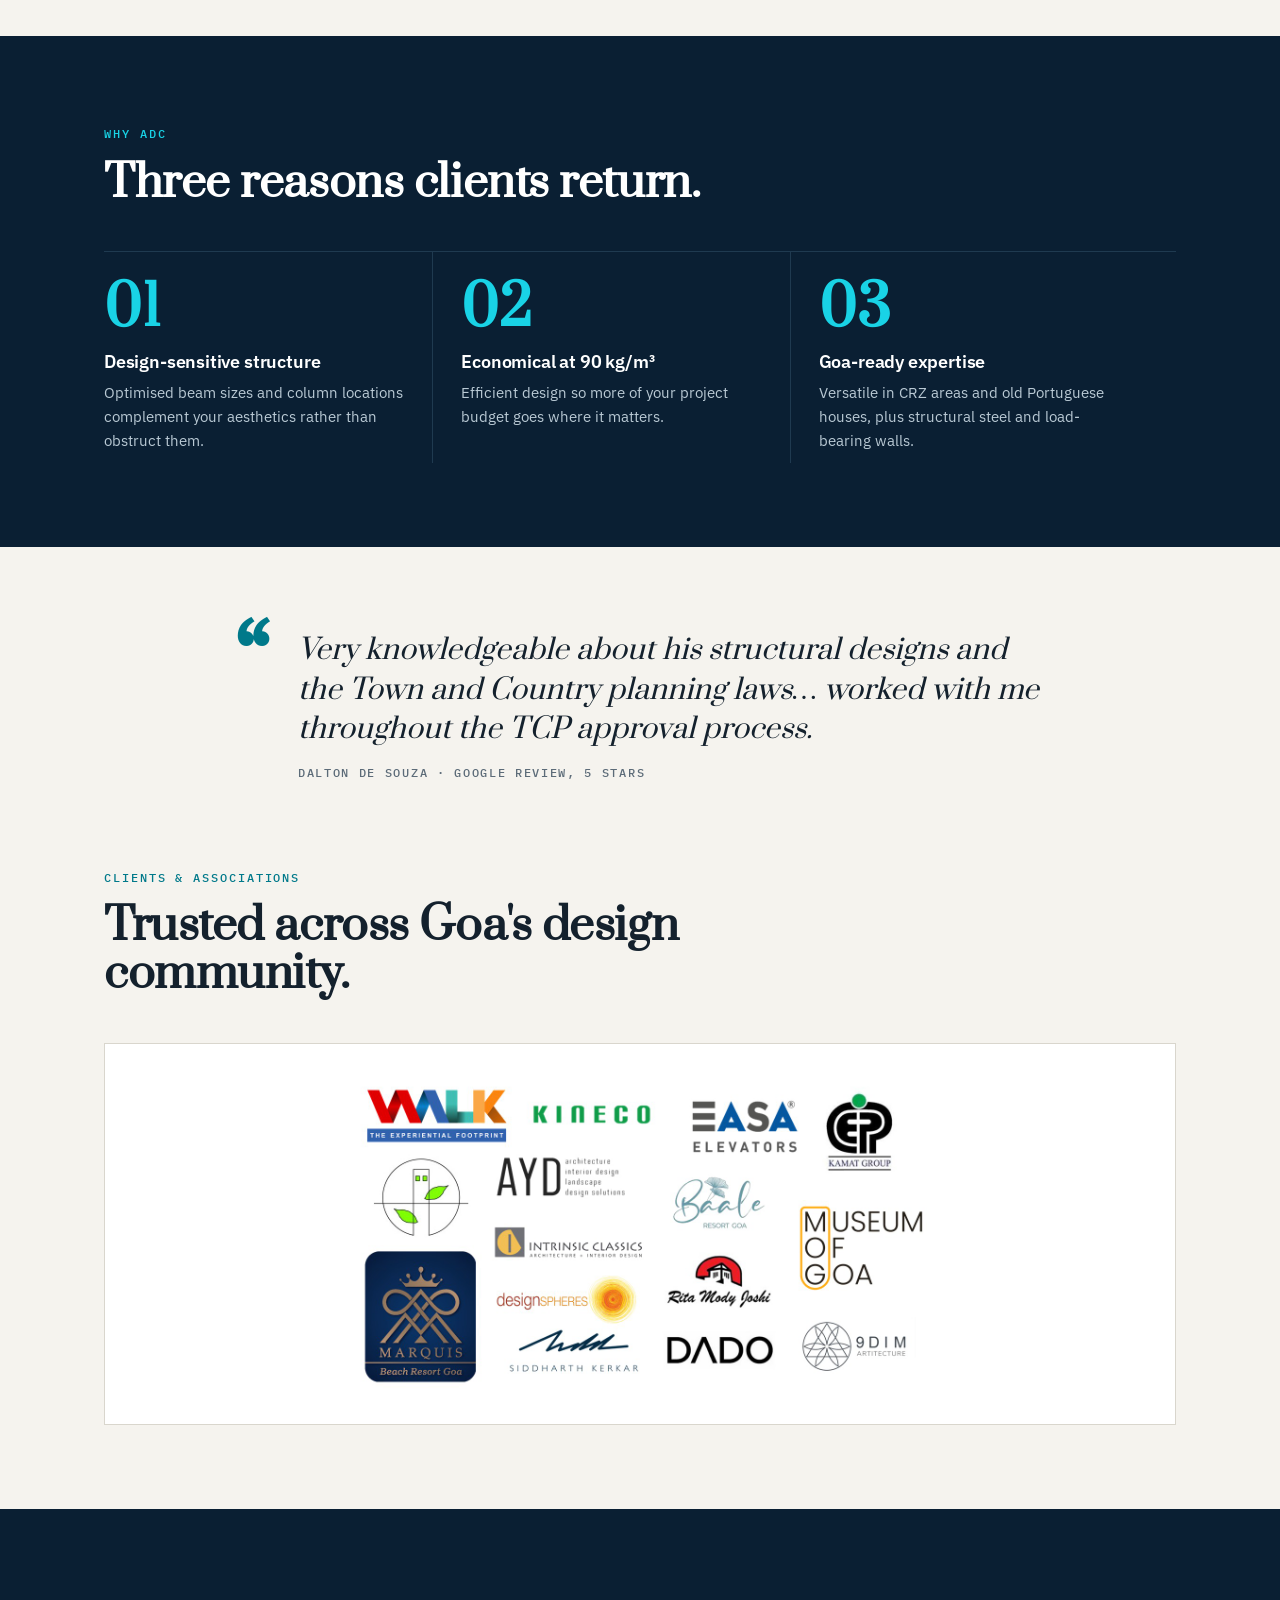
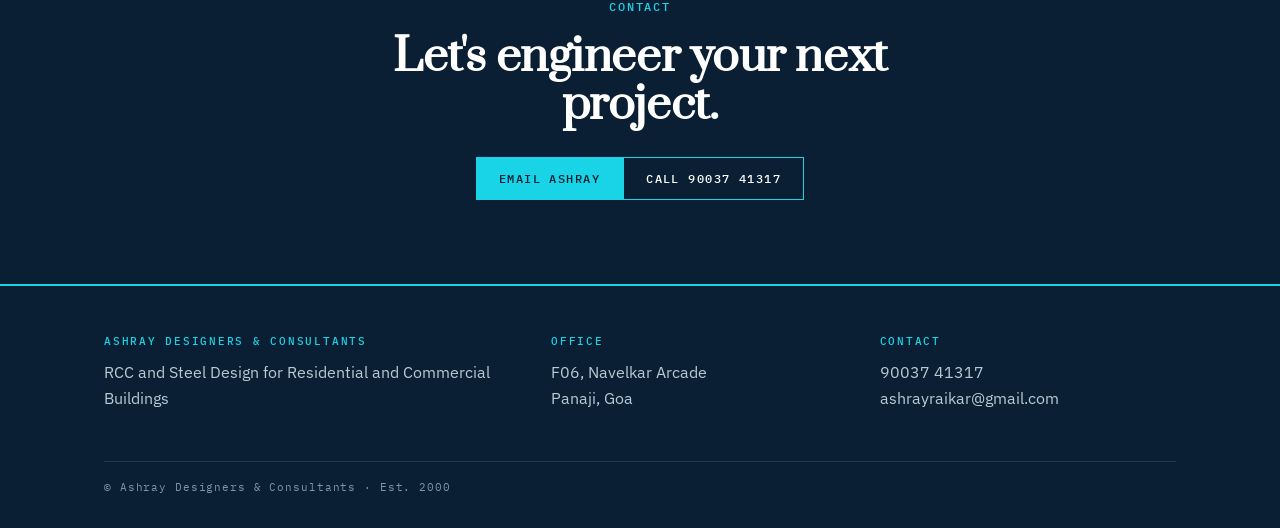
==== commit 2a5d2cc6: "Modify Structural Steel service description Updated the description for the Structural Steel service" ====
--- a/index.html
+++ b/index.html
@@ -24,7 +24,7 @@
 <section class="b"><div class="w"><div class="head"><span class="k">Services</span><h2>Engineering for every stage of the structure.</h2><p>From framing concept to TCP approval, we design members that carry the load without crowding the architecture.</p></div>
 <div class="cards">
 <div class="card"><span class="n">01</span><h3>RCC Structural Design</h3><p>Framed RCC for villas, apartments and commercial buildings, with beam sizes and column positions optimised.</p></div>
-<div class="card"><span class="n">02</span><h3>Structural Steel</h3><p>Steel framing and roof trusses, including ongoing work in Vengurla, Tulas, Pune and Delhi NCR.</p></div>
+<div class="card"><span class="n">02</span><h3>Structural Steel</h3><p>Steel framing and roof trusses, designed for long spans, strength, and economical fabrication.</p></div>
 <div class="card"><span class="n">03</span><h3>CRZ Site Design</h3><p>Structural design for sites within Coastal Regulation Zone areas.</p></div>
 <div class="card"><span class="n">04</span><h3>Heritage &amp; Load-Bearing</h3><p>Solutions for old Portuguese houses and load-bearing masonry walls.</p></div>
 <div class="card"><span class="n">05</span><h3>Statutory Approvals</h3><p>Structural documentation and support through the Town &amp; Country Planning approval process.</p></div>
